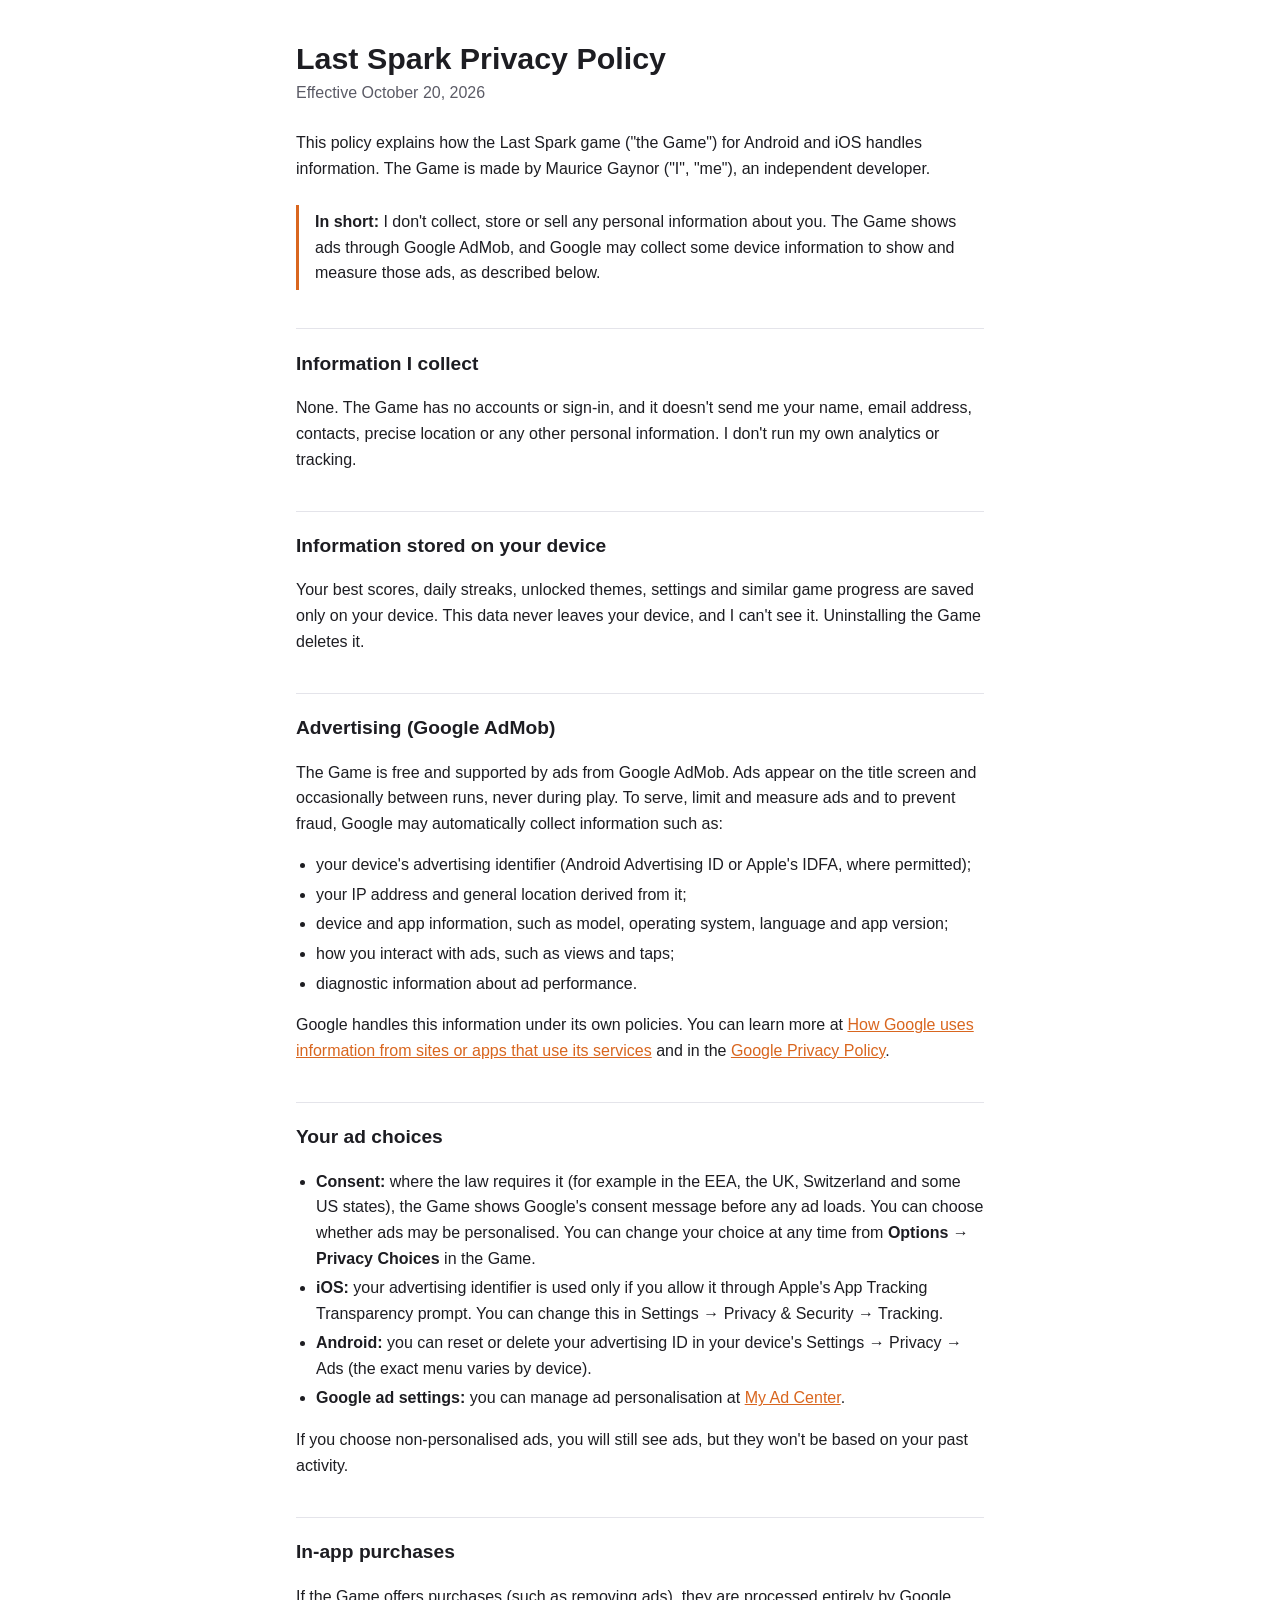
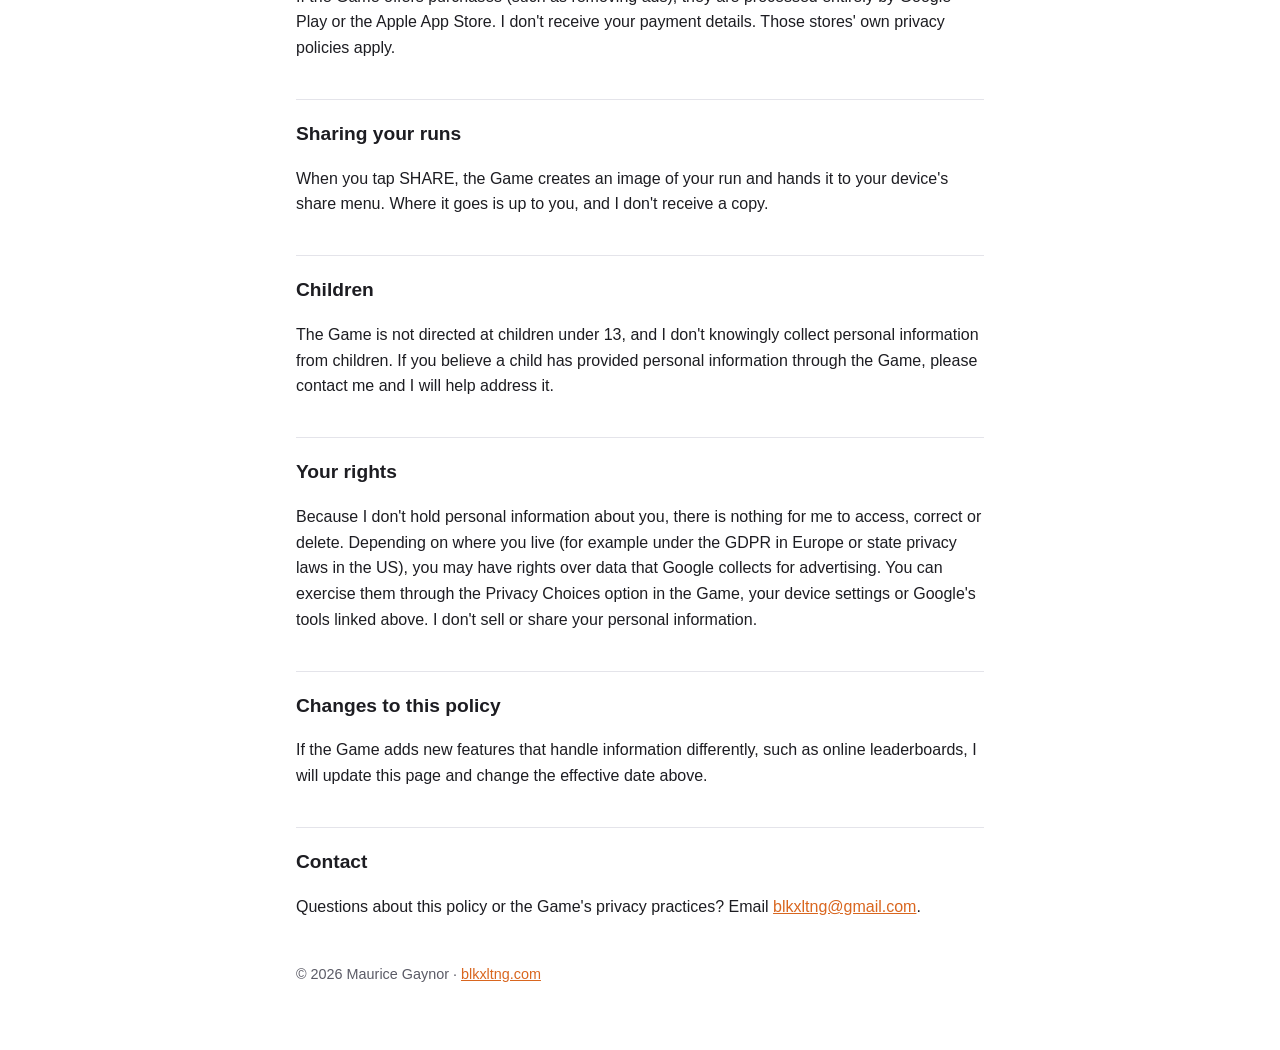
==== public/lastspark/privacy/index.html @ 02970818 "Add Last Spark privacy policy, app-ads.txt, and fix Hymnal policy deploy - Add the Last Spark privac" ====
<!DOCTYPE html>
<html lang="en">
<head>
  <meta charset="utf-8">
  <meta name="viewport" content="width=device-width, initial-scale=1">
  <title>Last Spark – Privacy Policy</title>
  <meta name="description" content="Privacy policy for the Last Spark mobile game.">
  <style>
    :root { --bg: #ffffff; --fg: #1d1d22; --muted: #5b5b66; --accent: #d9661f; --line: #e4e4ea; }
    @media (prefers-color-scheme: dark) {
      :root { --bg: #0e0e14; --fg: #ececf1; --muted: #a0a0ad; --accent: #ff9a4d; --line: #26262f; }
    }
    * { box-sizing: border-box; }
    body { margin: 0; background: var(--bg); color: var(--fg);
      font: 16px/1.6 -apple-system, BlinkMacSystemFont, "Segoe UI", Roboto, Helvetica, Arial, sans-serif; }
    main { max-width: 720px; margin: 0 auto; padding: 40px 16px 64px; }
    h1 { font-size: 1.9rem; line-height: 1.2; margin: 0 0 4px; }
    h2 { font-size: 1.2rem; margin: 2em 0 0.5em; padding-top: 1em; border-top: 1px solid var(--line); }
    .meta { color: var(--muted); margin: 0 0 1.5em; }
    .summary { border-left: 3px solid var(--accent); padding: 4px 0 4px 16px; margin: 1.5em 0; }
    a { color: var(--accent); }
    ul { padding-left: 1.25em; }
    li { margin: 0.25em 0; }
    footer { margin-top: 3em; color: var(--muted); font-size: 0.9rem; }
  </style>
</head>
<body>
<main>
  <h1>Last Spark Privacy Policy</h1>
  <p class="meta">Effective October 20, 2026</p>

  <p>This policy explains how the Last Spark game ("the Game") for Android and iOS handles information. The Game is made by Maurice Gaynor ("I", "me"), an independent developer.</p>

  <div class="summary">
    <strong>In short:</strong> I don't collect, store or sell any personal information about you. The Game shows ads through Google AdMob, and Google may collect some device information to show and measure those ads, as described below.
  </div>

  <h2>Information I collect</h2>
  <p>None. The Game has no accounts or sign-in, and it doesn't send me your name, email address, contacts, precise location or any other personal information. I don't run my own analytics or tracking.</p>

  <h2>Information stored on your device</h2>
  <p>Your best scores, daily streaks, unlocked themes, settings and similar game progress are saved only on your device. This data never leaves your device, and I can't see it. Uninstalling the Game deletes it.</p>

  <h2>Advertising (Google AdMob)</h2>
  <p>The Game is free and supported by ads from Google AdMob. Ads appear on the title screen and occasionally between runs, never during play. To serve, limit and measure ads and to prevent fraud, Google may automatically collect information such as:</p>
  <ul>
    <li>your device's advertising identifier (Android Advertising ID or Apple's IDFA, where permitted);</li>
    <li>your IP address and general location derived from it;</li>
    <li>device and app information, such as model, operating system, language and app version;</li>
    <li>how you interact with ads, such as views and taps;</li>
    <li>diagnostic information about ad performance.</li>
  </ul>
  <p>Google handles this information under its own policies. You can learn more at <a href="https://policies.google.com/technologies/partner-sites" target="_blank" rel="noopener">How Google uses information from sites or apps that use its services</a> and in the <a href="https://policies.google.com/privacy" target="_blank" rel="noopener">Google Privacy Policy</a>.</p>

  <h2>Your ad choices</h2>
  <ul>
    <li><strong>Consent:</strong> where the law requires it (for example in the EEA, the UK, Switzerland and some US states), the Game shows Google's consent message before any ad loads. You can choose whether ads may be personalised. You can change your choice at any time from <strong>Options → Privacy Choices</strong> in the Game.</li>
    <li><strong>iOS:</strong> your advertising identifier is used only if you allow it through Apple's App Tracking Transparency prompt. You can change this in Settings → Privacy &amp; Security → Tracking.</li>
    <li><strong>Android:</strong> you can reset or delete your advertising ID in your device's Settings → Privacy → Ads (the exact menu varies by device).</li>
    <li><strong>Google ad settings:</strong> you can manage ad personalisation at <a href="https://myadcenter.google.com" target="_blank" rel="noopener">My Ad Center</a>.</li>
  </ul>
  <p>If you choose non-personalised ads, you will still see ads, but they won't be based on your past activity.</p>

  <h2>In-app purchases</h2>
  <p>If the Game offers purchases (such as removing ads), they are processed entirely by Google Play or the Apple App Store. I don't receive your payment details. Those stores' own privacy policies apply.</p>

  <h2>Sharing your runs</h2>
  <p>When you tap SHARE, the Game creates an image of your run and hands it to your device's share menu. Where it goes is up to you, and I don't receive a copy.</p>

  <h2>Children</h2>
  <p>The Game is not directed at children under 13, and I don't knowingly collect personal information from children. If you believe a child has provided personal information through the Game, please contact me and I will help address it.</p>

  <h2>Your rights</h2>
  <p>Because I don't hold personal information about you, there is nothing for me to access, correct or delete. Depending on where you live (for example under the GDPR in Europe or state privacy laws in the US), you may have rights over data that Google collects for advertising. You can exercise them through the Privacy Choices option in the Game, your device settings or Google's tools linked above. I don't sell or share your personal information.</p>

  <h2>Changes to this policy</h2>
  <p>If the Game adds new features that handle information differently, such as online leaderboards, I will update this page and change the effective date above.</p>

  <h2>Contact</h2>
  <p>Questions about this policy or the Game's privacy practices? Email <a href="mailto:blkxltng@gmail.com">blkxltng@gmail.com</a>.</p>

  <footer>© 2026 Maurice Gaynor · <a href="/">blkxltng.com</a></footer>
</main>
</body>
</html>
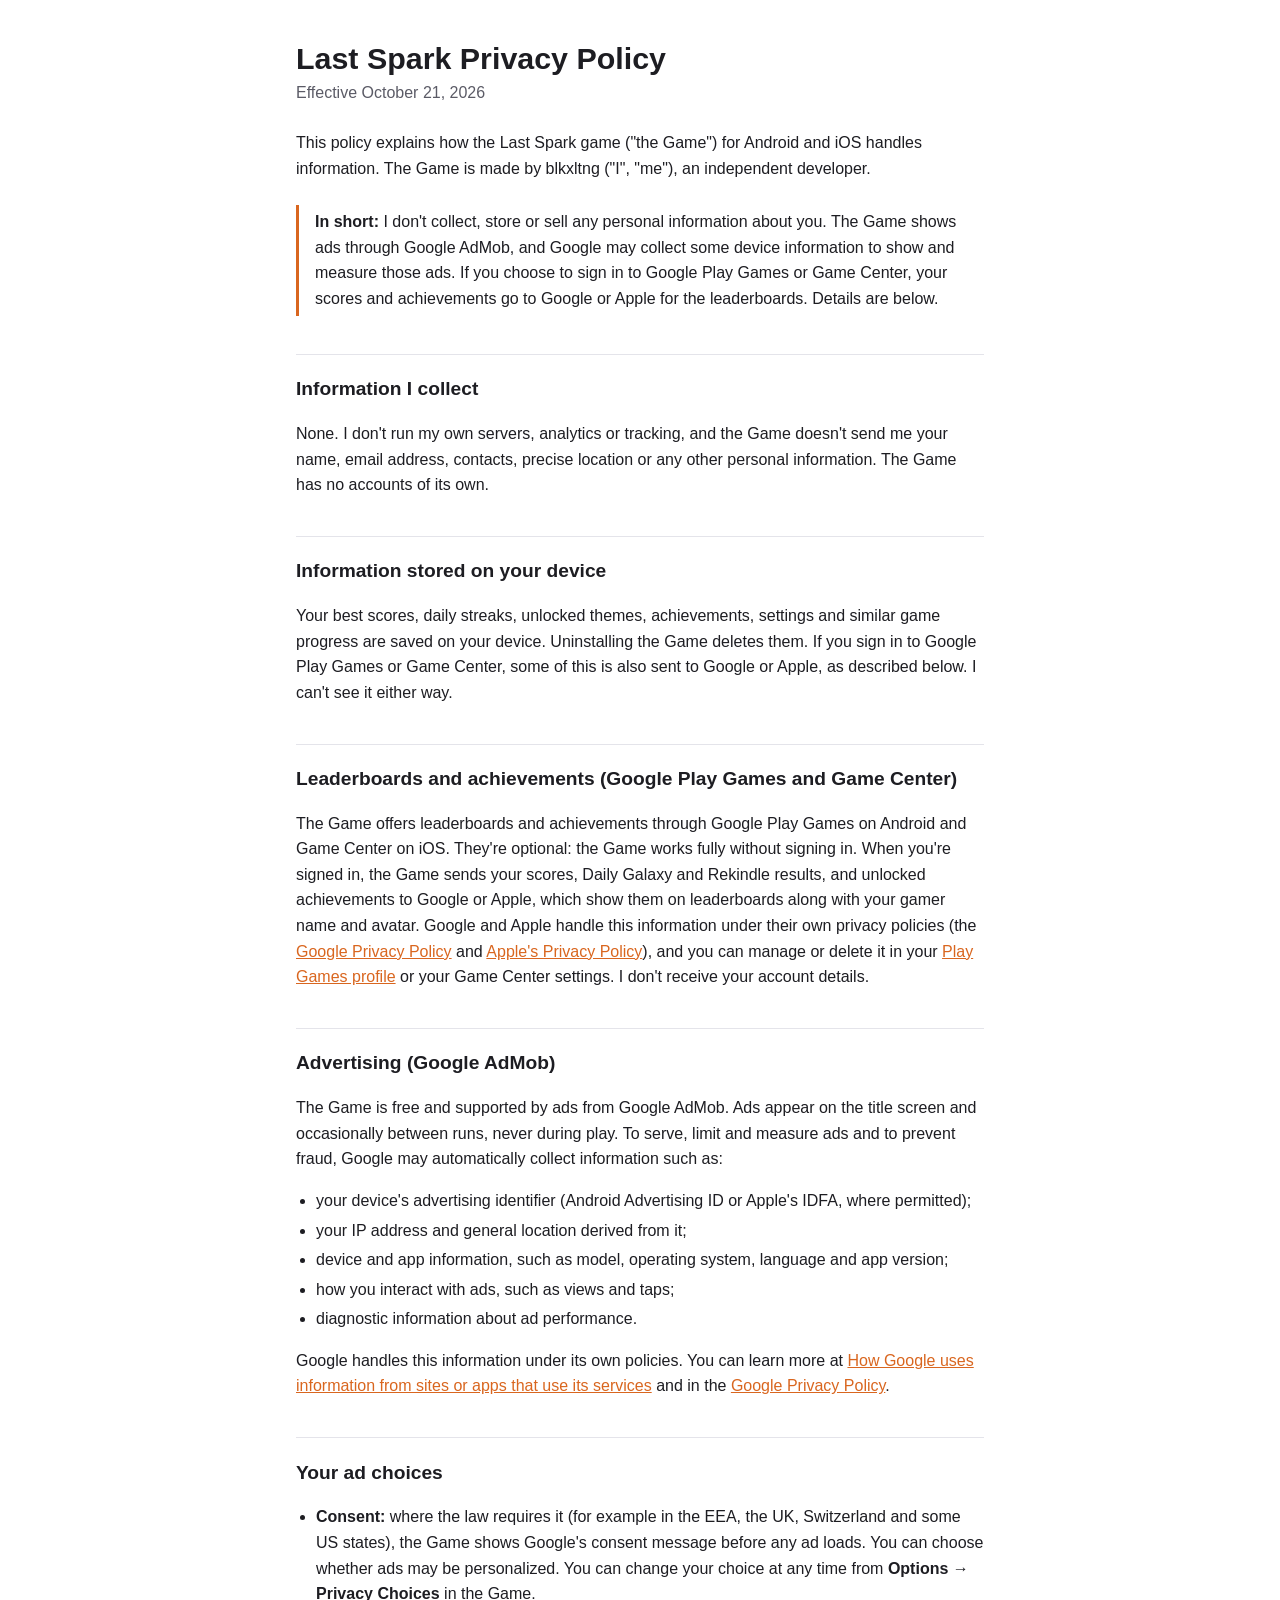
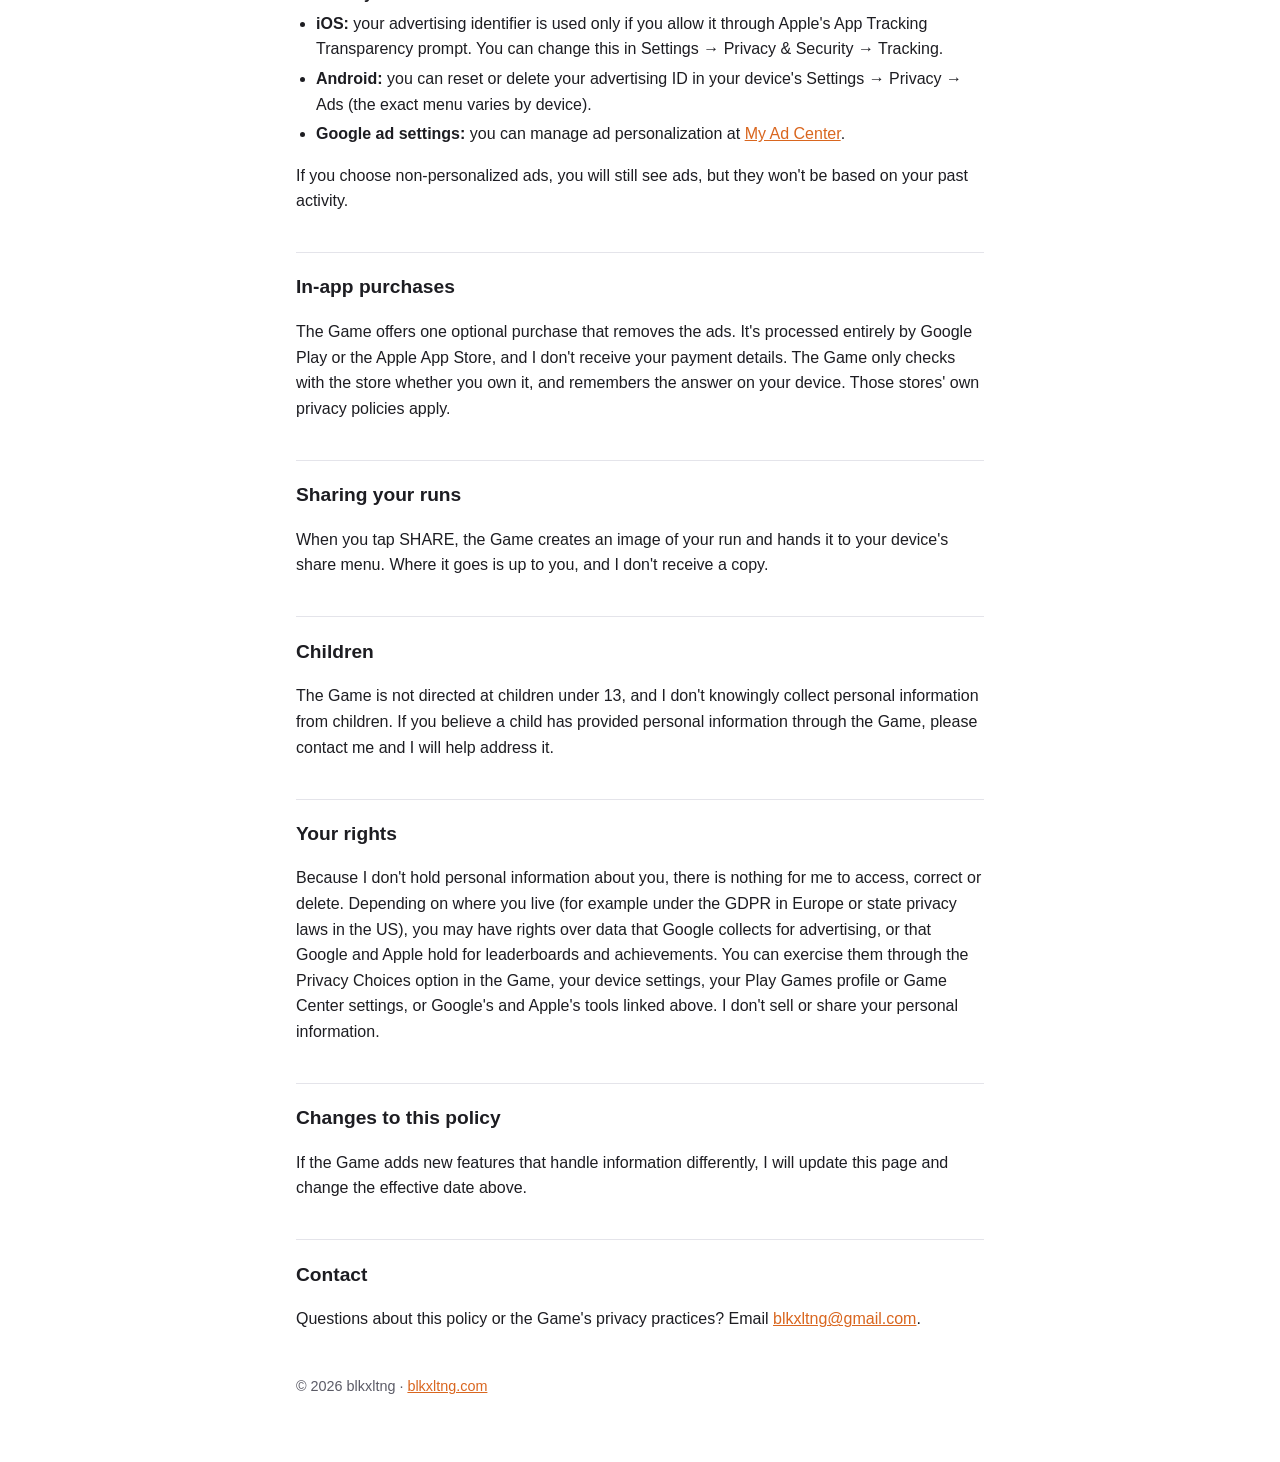
==== commit d22bf573: "Update Last Spark privacy policy for leaderboards and remove-ads - New section on Google Play Games " ====
--- a/public/lastspark/privacy/index.html
+++ b/public/lastspark/privacy/index.html
@@ -27,19 +27,22 @@
 <body>
 <main>
   <h1>Last Spark Privacy Policy</h1>
-  <p class="meta">Effective October 20, 2026</p>
+  <p class="meta">Effective October 21, 2026</p>
 
-  <p>This policy explains how the Last Spark game ("the Game") for Android and iOS handles information. The Game is made by Maurice Gaynor ("I", "me"), an independent developer.</p>
+  <p>This policy explains how the Last Spark game ("the Game") for Android and iOS handles information. The Game is made by blkxltng ("I", "me"), an independent developer.</p>
 
   <div class="summary">
-    <strong>In short:</strong> I don't collect, store or sell any personal information about you. The Game shows ads through Google AdMob, and Google may collect some device information to show and measure those ads, as described below.
+    <strong>In short:</strong> I don't collect, store or sell any personal information about you. The Game shows ads through Google AdMob, and Google may collect some device information to show and measure those ads. If you choose to sign in to Google Play Games or Game Center, your scores and achievements go to Google or Apple for the leaderboards. Details are below.
   </div>
 
   <h2>Information I collect</h2>
-  <p>None. The Game has no accounts or sign-in, and it doesn't send me your name, email address, contacts, precise location or any other personal information. I don't run my own analytics or tracking.</p>
+  <p>None. I don't run my own servers, analytics or tracking, and the Game doesn't send me your name, email address, contacts, precise location or any other personal information. The Game has no accounts of its own.</p>
 
   <h2>Information stored on your device</h2>
-  <p>Your best scores, daily streaks, unlocked themes, settings and similar game progress are saved only on your device. This data never leaves your device, and I can't see it. Uninstalling the Game deletes it.</p>
+  <p>Your best scores, daily streaks, unlocked themes, achievements, settings and similar game progress are saved on your device. Uninstalling the Game deletes them. If you sign in to Google Play Games or Game Center, some of this is also sent to Google or Apple, as described below. I can't see it either way.</p>
+
+  <h2>Leaderboards and achievements (Google Play Games and Game Center)</h2>
+  <p>The Game offers leaderboards and achievements through Google Play Games on Android and Game Center on iOS. They're optional: the Game works fully without signing in. When you're signed in, the Game sends your scores, Daily Galaxy and Rekindle results, and unlocked achievements to Google or Apple, which show them on leaderboards along with your gamer name and avatar. Google and Apple handle this information under their own privacy policies (the <a href="https://policies.google.com/privacy" target="_blank" rel="noopener">Google Privacy Policy</a> and <a href="https://www.apple.com/legal/privacy/" target="_blank" rel="noopener">Apple's Privacy Policy</a>), and you can manage or delete it in your <a href="https://play.google.com/games/profile" target="_blank" rel="noopener">Play Games profile</a> or your Game Center settings. I don't receive your account details.</p>
 
   <h2>Advertising (Google AdMob)</h2>
   <p>The Game is free and supported by ads from Google AdMob. Ads appear on the title screen and occasionally between runs, never during play. To serve, limit and measure ads and to prevent fraud, Google may automatically collect information such as:</p>
@@ -54,15 +57,15 @@
 
   <h2>Your ad choices</h2>
   <ul>
-    <li><strong>Consent:</strong> where the law requires it (for example in the EEA, the UK, Switzerland and some US states), the Game shows Google's consent message before any ad loads. You can choose whether ads may be personalised. You can change your choice at any time from <strong>Options → Privacy Choices</strong> in the Game.</li>
+    <li><strong>Consent:</strong> where the law requires it (for example in the EEA, the UK, Switzerland and some US states), the Game shows Google's consent message before any ad loads. You can choose whether ads may be personalized. You can change your choice at any time from <strong>Options → Privacy Choices</strong> in the Game.</li>
     <li><strong>iOS:</strong> your advertising identifier is used only if you allow it through Apple's App Tracking Transparency prompt. You can change this in Settings → Privacy &amp; Security → Tracking.</li>
     <li><strong>Android:</strong> you can reset or delete your advertising ID in your device's Settings → Privacy → Ads (the exact menu varies by device).</li>
-    <li><strong>Google ad settings:</strong> you can manage ad personalisation at <a href="https://myadcenter.google.com" target="_blank" rel="noopener">My Ad Center</a>.</li>
+    <li><strong>Google ad settings:</strong> you can manage ad personalization at <a href="https://myadcenter.google.com" target="_blank" rel="noopener">My Ad Center</a>.</li>
   </ul>
-  <p>If you choose non-personalised ads, you will still see ads, but they won't be based on your past activity.</p>
+  <p>If you choose non-personalized ads, you will still see ads, but they won't be based on your past activity.</p>
 
   <h2>In-app purchases</h2>
-  <p>If the Game offers purchases (such as removing ads), they are processed entirely by Google Play or the Apple App Store. I don't receive your payment details. Those stores' own privacy policies apply.</p>
+  <p>The Game offers one optional purchase that removes the ads. It's processed entirely by Google Play or the Apple App Store, and I don't receive your payment details. The Game only checks with the store whether you own it, and remembers the answer on your device. Those stores' own privacy policies apply.</p>
 
   <h2>Sharing your runs</h2>
   <p>When you tap SHARE, the Game creates an image of your run and hands it to your device's share menu. Where it goes is up to you, and I don't receive a copy.</p>
@@ -71,15 +74,15 @@
   <p>The Game is not directed at children under 13, and I don't knowingly collect personal information from children. If you believe a child has provided personal information through the Game, please contact me and I will help address it.</p>
 
   <h2>Your rights</h2>
-  <p>Because I don't hold personal information about you, there is nothing for me to access, correct or delete. Depending on where you live (for example under the GDPR in Europe or state privacy laws in the US), you may have rights over data that Google collects for advertising. You can exercise them through the Privacy Choices option in the Game, your device settings or Google's tools linked above. I don't sell or share your personal information.</p>
+  <p>Because I don't hold personal information about you, there is nothing for me to access, correct or delete. Depending on where you live (for example under the GDPR in Europe or state privacy laws in the US), you may have rights over data that Google collects for advertising, or that Google and Apple hold for leaderboards and achievements. You can exercise them through the Privacy Choices option in the Game, your device settings, your Play Games profile or Game Center settings, or Google's and Apple's tools linked above. I don't sell or share your personal information.</p>
 
   <h2>Changes to this policy</h2>
-  <p>If the Game adds new features that handle information differently, such as online leaderboards, I will update this page and change the effective date above.</p>
+  <p>If the Game adds new features that handle information differently, I will update this page and change the effective date above.</p>
 
   <h2>Contact</h2>
   <p>Questions about this policy or the Game's privacy practices? Email <a href="mailto:blkxltng@gmail.com">blkxltng@gmail.com</a>.</p>
 
-  <footer>© 2026 Maurice Gaynor · <a href="/">blkxltng.com</a></footer>
+  <footer>© 2026 blkxltng · <a href="/">blkxltng.com</a></footer>
 </main>
 </body>
 </html>
